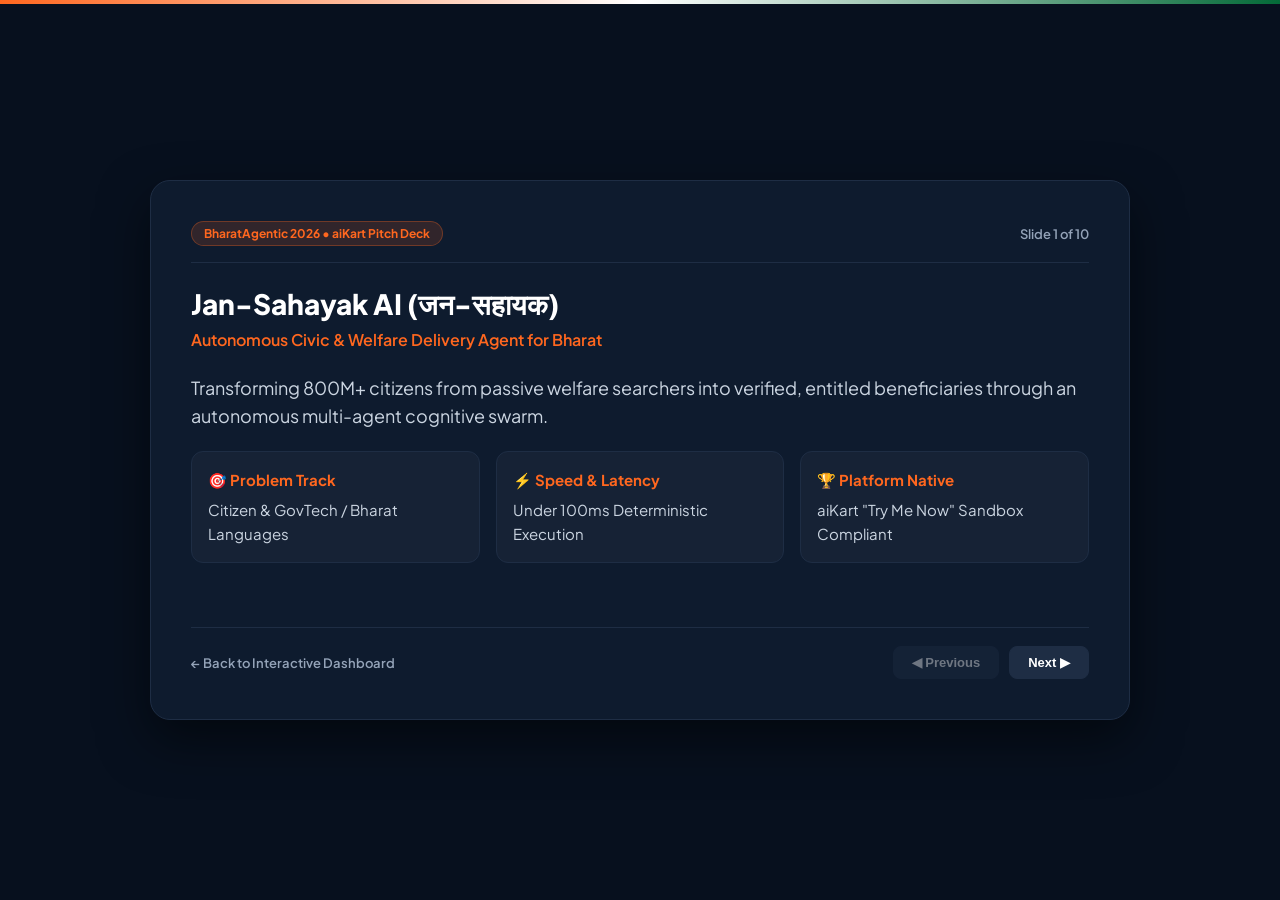
==== static/pitch.html @ fc4da18b "feat: Complete Phase 2-5 implementation including ReportLab QR PDF, Dark Mode, Telemetry Modal, Spee" ====
<!DOCTYPE html>
<html lang="en">
<head>
  <meta charset="UTF-8">
  <meta name="viewport" content="width=device-width, initial-scale=1.0">
  <title>Jan-Sahayak AI — Pitch Deck (BharatAgentic 2026)</title>
  <link rel="preconnect" href="https://fonts.googleapis.com">
  <link rel="preconnect" href="https://fonts.gstatic.com" crossorigin>
  <link href="https://fonts.googleapis.com/css2?family=Plus+Jakarta+Sans:wght@400;600;700;800&family=Rozha+One&display=swap" rel="stylesheet">
  <style>
    :root {
      --navy: #002B49;
      --navy-dark: #001729;
      --saffron: #FF671F;
      --green: #046A38;
      --bg: #07101E;
      --card-bg: #0E1B2E;
      --border: #1E2D44;
      --text: #F8FAFC;
      --text-muted: #94A3B8;
    }
    * { box-sizing: border-box; margin: 0; padding: 0; }
    body {
      font-family: 'Plus Jakarta Sans', sans-serif;
      background: var(--bg);
      color: var(--text);
      min-height: 100vh;
      display: flex;
      flex-direction: column;
      align-items: center;
      justify-content: center;
      padding: 20px;
    }
    .tricolor-strip {
      height: 4px;
      width: 100%;
      position: fixed;
      top: 0;
      left: 0;
      background: linear-gradient(90deg, #FF671F 0%, #FFFFFF 50%, #046A38 100%);
      z-index: 100;
    }
    .slide-container {
      width: 100%;
      max-width: 980px;
      background: var(--card-bg);
      border: 1px solid var(--border);
      border-radius: 20px;
      box-shadow: 0 20px 50px rgba(0, 0, 0, 0.5);
      padding: 40px;
      min-height: 540px;
      display: flex;
      flex-direction: column;
      justify-content: space-between;
      position: relative;
    }
    .slide-header {
      display: flex;
      justify-content: space-between;
      align-items: center;
      border-bottom: 1px solid var(--border);
      padding-bottom: 16px;
      margin-bottom: 24px;
    }
    .slide-badge {
      background: rgba(255, 103, 31, 0.15);
      color: var(--saffron);
      border: 1px solid rgba(255, 103, 31, 0.3);
      padding: 4px 12px;
      border-radius: 20px;
      font-size: 12px;
      font-weight: 700;
    }
    .slide-counter {
      color: var(--text-muted);
      font-size: 13px;
      font-weight: 600;
    }
    .slide-content {
      flex: 1;
    }
    .slide-title {
      font-size: 28px;
      font-weight: 800;
      color: #FFFFFF;
      margin-bottom: 8px;
      line-height: 1.2;
    }
    .slide-subtitle {
      font-size: 16px;
      color: var(--saffron);
      margin-bottom: 24px;
      font-weight: 600;
    }
    .slide-body {
      font-size: 15px;
      color: #CBD5E1;
      line-height: 1.6;
    }
    .slide-grid {
      display: grid;
      grid-template-columns: repeat(auto-fit, minmax(240px, 1fr));
      gap: 16px;
      margin-top: 20px;
    }
    .grid-box {
      background: rgba(255, 255, 255, 0.03);
      border: 1px solid var(--border);
      padding: 16px;
      border-radius: 12px;
    }
    .grid-box h4 {
      color: var(--saffron);
      font-size: 15px;
      margin-bottom: 6px;
    }
    .slide-footer {
      display: flex;
      justify-content: space-between;
      align-items: center;
      margin-top: 30px;
      border-top: 1px solid var(--border);
      padding-top: 18px;
    }
    .nav-btn {
      background: #1E2D44;
      color: #FFFFFF;
      border: 1px solid var(--border);
      padding: 8px 18px;
      font-size: 13px;
      font-weight: 700;
      border-radius: 8px;
      cursor: pointer;
      transition: all 0.2s ease;
    }
    .nav-btn:hover:not(:disabled) {
      background: var(--saffron);
    }
    .nav-btn:disabled {
      opacity: 0.4;
      cursor: not-allowed;
    }
    .back-home {
      color: var(--text-muted);
      text-decoration: none;
      font-size: 13px;
      font-weight: 600;
    }
    .back-home:hover {
      color: var(--saffron);
    }
  </style>
</head>
<body>
  <div class="tricolor-strip"></div>

  <div class="slide-container">
    <div class="slide-header">
      <span class="slide-badge">BharatAgentic 2026 • aiKart Pitch Deck</span>
      <span class="slide-counter" id="slideCounter">Slide 1 of 10</span>
    </div>

    <div class="slide-content" id="slideContent">
      <!-- Injected via JavaScript -->
    </div>

    <div class="slide-footer">
      <a href="/" class="back-home">← Back to Interactive Dashboard</a>
      <div style="display: flex; gap: 10px;">
        <button class="nav-btn" id="prevBtn" disabled>◀ Previous</button>
        <button class="nav-btn" id="nextBtn">Next ▶</button>
      </div>
    </div>
  </div>

  <script>
    const slides = [
      {
        badge: "Title Slide",
        title: "Jan-Sahayak AI (जन-सहायक)",
        subtitle: "Autonomous Civic & Welfare Delivery Agent for Bharat",
        body: `
          <p style="font-size:18px; margin-bottom:20px;">Transforming 800M+ citizens from passive welfare searchers into verified, entitled beneficiaries through an autonomous multi-agent cognitive swarm.</p>
          <div class="slide-grid">
            <div class="grid-box">
              <h4>🎯 Problem Track</h4>
              <p>Citizen & GovTech / Bharat Languages</p>
            </div>
            <div class="grid-box">
              <h4>⚡ Speed & Latency</h4>
              <p>Under 100ms Deterministic Execution</p>
            </div>
            <div class="grid-box">
              <h4>🏆 Platform Native</h4>
              <p>aiKart "Try Me Now" Sandbox Compliant</p>
            </div>
          </div>
        `
      },
      {
        badge: "The Ground Reality",
        title: "The ₹4,00,000 Crore Welfare Bottleneck",
        subtitle: "India allocates massive welfare budgets, yet 70% miss out",
        body: `
          <p>Every year, the Government of India and State Governments announce 800+ life-changing welfare schemes. Yet citizens in rural and semi-urban Bharat struggle with:</p>
          <div class="slide-grid">
            <div class="grid-box">
              <h4>1. Bureaucratic Fragmentation</h4>
              <p>Rules, forms, and portals scattered across 28 states and dozens of ministries.</p>
            </div>
            <div class="grid-box">
              <h4>2. The Single-Document Trap</h4>
              <p>Missing a single certificate (Khatauni, Niwas Praman Patra) causes outright rejection.</p>
            </div>
            <div class="grid-box">
              <h4>3. Bureaucratic Delays</h4>
              <p>Benefits and pensions stuck for months with zero accountability or recourse.</p>
            </div>
          </div>
        `
      },
      {
        badge: "Why Chatbots Fail",
        title: "Chatbots Chat. Autonomous Agents ACT.",
        subtitle: "Moving beyond passive LLM wrappers",
        body: `
          <div class="slide-grid" style="grid-template-columns: 1fr 1fr;">
            <div class="grid-box" style="border-color:#DC2626;">
              <h4 style="color:#DC2626;">❌ Traditional Gov Chatbot</h4>
              <ul style="margin-left:20px; font-size:14px; line-height:1.8;">
                <li>Copies generic FAQ text from websites</li>
                <li>Cannot check real eligibility or numbers</li>
                <li>Cannot inspect missing certificates</li>
                <li>Produces no application forms or legal files</li>
                <li>Crashes in isolated sandboxes without external APIs</li>
              </ul>
            </div>
            <div class="grid-box" style="border-color:#046A38;">
              <h4 style="color:#22C55E;">✅ Jan-Sahayak Autonomous Agent</h4>
              <ul style="margin-left:20px; font-size:14px; line-height:1.8;">
                <li>Deterministic 50+ scheme rule reasoning</li>
                <li>Calculates exact Document Readiness Score %</li>
                <li>Provides CSC / e-District remediation roadmaps</li>
                <li>Mints official application dossier PDFs with barcodes</li>
                <li>Drafts statutory CPGRAMS appeals under Citizen Charter</li>
              </ul>
            </div>
          </div>
        `
      },
      {
        badge: "System Architecture",
        title: "Multi-Agent Cognitive Swarm",
        subtitle: "5 Specialized Sub-Agents working in choreographed harmony",
        body: `
          <div class="slide-grid">
            <div class="grid-box">
              <h4>1. Profile Intelligence</h4>
              <p>Extracts demographic, income, land, and family parameters from vernacular input.</p>
            </div>
            <div class="grid-box">
              <h4>2. Schemes Reasoning</h4>
              <p>Deterministic evaluation across PM-Kisan, Ayushman Bharat, PMAY, SVANidhi, etc.</p>
            </div>
            <div class="grid-box">
              <h4>3. Gap Verifier</h4>
              <p>Cross-references required docs and calculates readiness score.</p>
            </div>
            <div class="grid-box">
              <h4>4. Form Packager</h4>
              <p>Mints official government application PDF with QR codes and declarations.</p>
            </div>
            <div class="grid-box">
              <h4>5. Grievance Drafter</h4>
              <p>Drafts statutory CPGRAMS administrative appeals citing Citizen Charter SLAs.</p>
            </div>
          </div>
        `
      },
      {
        badge: "Tangible Artifact #1",
        title: "Official Unified Application Dossier (PDF)",
        subtitle: "Real print-ready government deliverables generated instantly",
        body: `
          <p>Unlike conversational assistants that stop at text, Jan-Sahayak compiles and mints an official, cryptographically verified application dossier:</p>
          <div class="slide-grid">
            <div class="grid-box">
              <h4>🏛️ National Header</h4>
              <p>Government of Bharat emblem and tricolor security banner.</p>
            </div>
            <div class="grid-box">
              <h4>📱 QR Code Verification</h4>
              <p>Dynamic QR verification pointing to citizen reference checksums.</p>
            </div>
            <div class="grid-box">
              <h4>📜 DPDP Statutory Declaration</h4>
              <p>Full applicant declaration and biometric CSC signature block.</p>
            </div>
          </div>
        `
      },
      {
        badge: "Tangible Artifact #2",
        title: "Autonomous CPGRAMS Legal Appeals",
        subtitle: "Empowering citizens with statutory rights against bureaucratic lethargy",
        body: `
          <p>When an elderly widow or farmer reports delayed DBT or stuck pensions, the Grievance Agent automatically drafts a legally structured administrative petition:</p>
          <div class="slide-grid">
            <div class="grid-box">
              <h4>⚖️ Citizen Charter Citations</h4>
              <p>Direct citation of Section 19 and statutory 30-day resolution SLAs.</p>
            </div>
            <div class="grid-box">
              <h4>🏛️ Competent Authority Routing</h4>
              <p>Addressed specifically to District Magistrate & Nodal Officers.</p>
            </div>
            <div class="grid-box">
              <h4>↗️ Direct Escalation</h4>
              <p>One-click submission links to national CPGRAMS portal and CM Helpline 1076.</p>
            </div>
          </div>
        `
      },
      {
        badge: "Platform Integration",
        title: "aiKart Manifest & Docker Sandbox Native",
        subtitle: "100% compliant with aiKart v1 specification",
        body: `
          <div class="slide-grid">
            <div class="grid-box">
              <h4>📦 aikart-manifest.yaml</h4>
              <p>Matches exact specification from aiKart Agent Manifest Guide (v1).</p>
            </div>
            <div class="grid-box">
              <h4>🔒 Zero-Egress Resilience</h4>
              <p>Runs cleanly under <code>networkEgress: none</code> in under 100ms.</p>
            </div>
            <div class="grid-box">
              <h4>🔄 Dual Mode Submission</h4>
              <p>Method 1: Docker Sandbox runner + Method 2: Hosted FastAPI REST API.</p>
            </div>
          </div>
        `
      },
      {
        badge: "1-Click Personas",
        title: "Real Indian Personas Tested Live",
        subtitle: "Immediate end-to-end proof for judges",
        body: `
          <div class="slide-grid">
            <div class="grid-box">
              <h4>🌾 Ramesh (Farmer - UP)</h4>
              <p>Unlocks 6 schemes (PM-Kisan, Ayushman, PMAY-G) with ₹1,41,000 direct benefit.</p>
            </div>
            <div class="grid-box">
              <h4>🛒 Sunita (Vendor - Delhi)</h4>
              <p>PM SVANidhi collateral-free credit + 25% RTE Free Private School Admission.</p>
            </div>
            <div class="grid-box">
              <h4>👵 Kavita (Widow - MP)</h4>
              <p>114 days pending pension → Triggers statutory CPGRAMS administrative appeal.</p>
            </div>
            <div class="grid-box">
              <h4>🪵 Rafiq (Artisan - UP)</h4>
              <p>PM Vishwakarma ₹15,000 tool kit grant + 5% low-interest business credit.</p>
            </div>
          </div>
        `
      },
      {
        badge: "Measurable Impact",
        title: "Quantified Impact for Bharat",
        subtitle: "Real socio-economic value delivered to grassroots",
        body: `
          <div class="slide-grid">
            <div class="grid-box">
              <h4 style="font-size:24px; color:#22C55E;">₹50K - ₹1.5L</h4>
              <p>Average direct unclaimed entitlement unlocked per underprivileged family.</p>
            </div>
            <div class="grid-box">
              <h4 style="font-size:24px; color:#38BDF8;">&lt; 100ms</h4>
              <p>End-to-end execution latency across 5 specialized sub-agents.</p>
            </div>
            <div class="grid-box">
              <h4 style="font-size:24px; color:#FF671F;">400,000+</h4>
              <p>Common Service Centres (CSCs) ready for instant low-compute deployment.</p>
            </div>
          </div>
        `
      },
      {
        badge: "Why We Win",
        title: "Why Jan-Sahayak Deserves Rank 1",
        subtitle: "Complete excellence across problem, design, and execution",
        body: `
          <p style="font-size:17px; margin-bottom:20px;">Jan-Sahayak AI isn't just an idea or a slide deck—it is a production-grade, containerized, battle-tested agent built specifically for the soul of Bharat.</p>
          <div class="slide-grid">
            <div class="grid-box">
              <h4>1. Genuine Bharat Impact</h4>
              <p>Solves the #1 welfare delivery problem touching 800 million citizens.</p>
            </div>
            <div class="grid-box">
              <h4>2. Multi-Agent Depth</h4>
              <p>5 coordinated agents with explainable reasoning and zero hallucinations.</p>
            </div>
            <div class="grid-box">
              <h4>3. Production Polish</h4>
              <p>Working PDF dossiers, CPGRAMS appeals, speech synthesis, and live telemetry.</p>
            </div>
          </div>
        `
      }
    ];

    let currentSlide = 0;

    function renderSlide(index) {
      const s = slides[index];
      document.getElementById("slideCounter").innerText = `Slide ${index + 1} of ${slides.length}`;
      document.getElementById("slideContent").innerHTML = `
        <div class="slide-title">${s.title}</div>
        <div class="slide-subtitle">${s.subtitle}</div>
        <div class="slide-body">${s.body}</div>
      `;
      document.getElementById("prevBtn").disabled = index === 0;
      document.getElementById("nextBtn").disabled = index === slides.length - 1;
    }

    document.getElementById("prevBtn").addEventListener("click", () => {
      if (currentSlide > 0) {
        currentSlide--;
        renderSlide(currentSlide);
      }
    });

    document.getElementById("nextBtn").addEventListener("click", () => {
      if (currentSlide < slides.length - 1) {
        currentSlide++;
        renderSlide(currentSlide);
      }
    });

    // Keyboard navigation
    document.addEventListener("keydown", (e) => {
      if (e.key === "ArrowRight" || e.key === " ") {
        if (currentSlide < slides.length - 1) {
          currentSlide++;
          renderSlide(currentSlide);
        }
      } else if (e.key === "ArrowLeft") {
        if (currentSlide > 0) {
          currentSlide--;
          renderSlide(currentSlide);
        }
      }
    });

    renderSlide(currentSlide);
  </script>
</body>
</html>
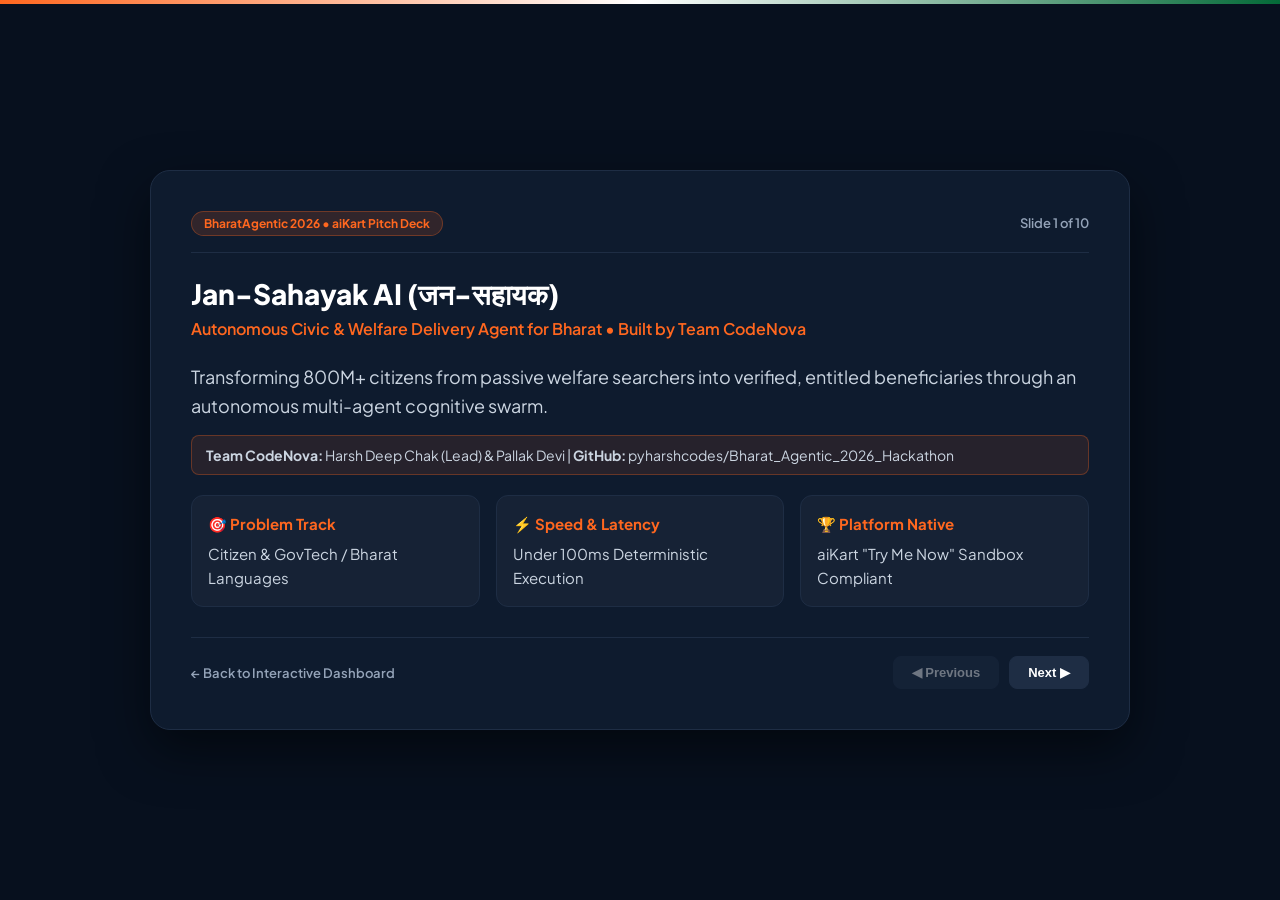
==== commit 5ad43092: "feat: Add dynamic profile customizer, category filters, DigiLocker simulation, deep-dive scheme moda" ====
--- a/static/pitch.html
+++ b/static/pitch.html
@@ -178,9 +178,12 @@
       {
         badge: "Title Slide",
         title: "Jan-Sahayak AI (जन-सहायक)",
-        subtitle: "Autonomous Civic & Welfare Delivery Agent for Bharat",
-        body: `
-          <p style="font-size:18px; margin-bottom:20px;">Transforming 800M+ citizens from passive welfare searchers into verified, entitled beneficiaries through an autonomous multi-agent cognitive swarm.</p>
+        subtitle: "Autonomous Civic & Welfare Delivery Agent for Bharat • Built by Team CodeNova",
+        body: `
+          <p style="font-size:18px; margin-bottom:14px;">Transforming 800M+ citizens from passive welfare searchers into verified, entitled beneficiaries through an autonomous multi-agent cognitive swarm.</p>
+          <div style="background:rgba(255,103,31,0.1); border:1px solid rgba(255,103,31,0.3); border-radius:8px; padding:8px 14px; margin-bottom:16px; font-size:14px;">
+            <strong>Team CodeNova:</strong> Harsh Deep Chak (Lead) & Pallak Devi | <strong>GitHub:</strong> pyharshcodes/Bharat_Agentic_2026_Hackathon
+          </div>
           <div class="slide-grid">
             <div class="grid-box">
               <h4>🎯 Problem Track</h4>
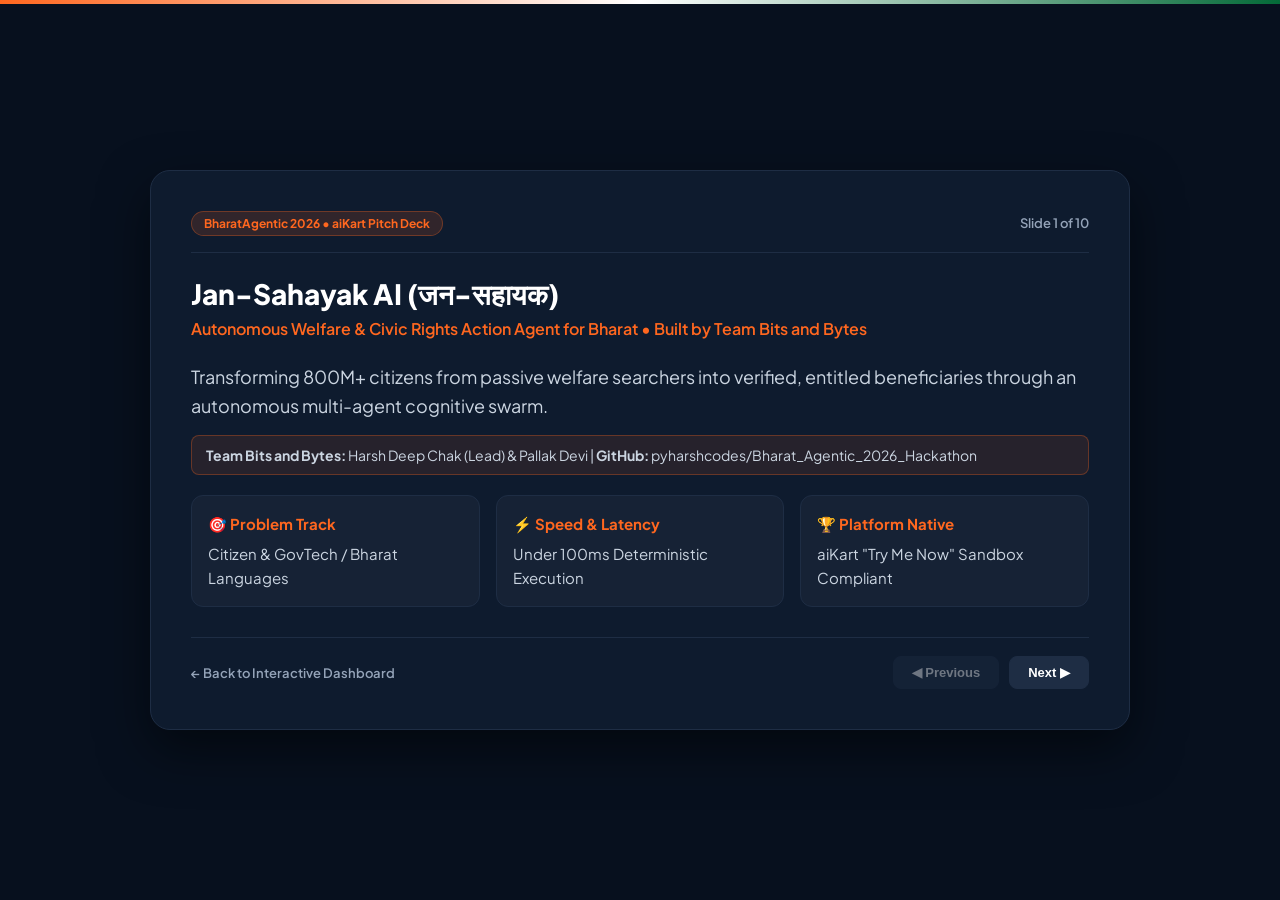
==== commit 95748492: "feat(govtech): transform Jan-Sahayak AI into production-grade autonomous welfare & civic rights plat" ====
--- a/static/pitch.html
+++ b/static/pitch.html
@@ -178,11 +178,11 @@
       {
         badge: "Title Slide",
         title: "Jan-Sahayak AI (जन-सहायक)",
-        subtitle: "Autonomous Civic & Welfare Delivery Agent for Bharat • Built by Team CodeNova",
+        subtitle: "Autonomous Welfare & Civic Rights Action Agent for Bharat • Built by Team Bits and Bytes",
         body: `
           <p style="font-size:18px; margin-bottom:14px;">Transforming 800M+ citizens from passive welfare searchers into verified, entitled beneficiaries through an autonomous multi-agent cognitive swarm.</p>
           <div style="background:rgba(255,103,31,0.1); border:1px solid rgba(255,103,31,0.3); border-radius:8px; padding:8px 14px; margin-bottom:16px; font-size:14px;">
-            <strong>Team CodeNova:</strong> Harsh Deep Chak (Lead) & Pallak Devi | <strong>GitHub:</strong> pyharshcodes/Bharat_Agentic_2026_Hackathon
+            <strong>Team Bits and Bytes:</strong> Harsh Deep Chak (Lead) & Pallak Devi | <strong>GitHub:</strong> pyharshcodes/Bharat_Agentic_2026_Hackathon
           </div>
           <div class="slide-grid">
             <div class="grid-box">
